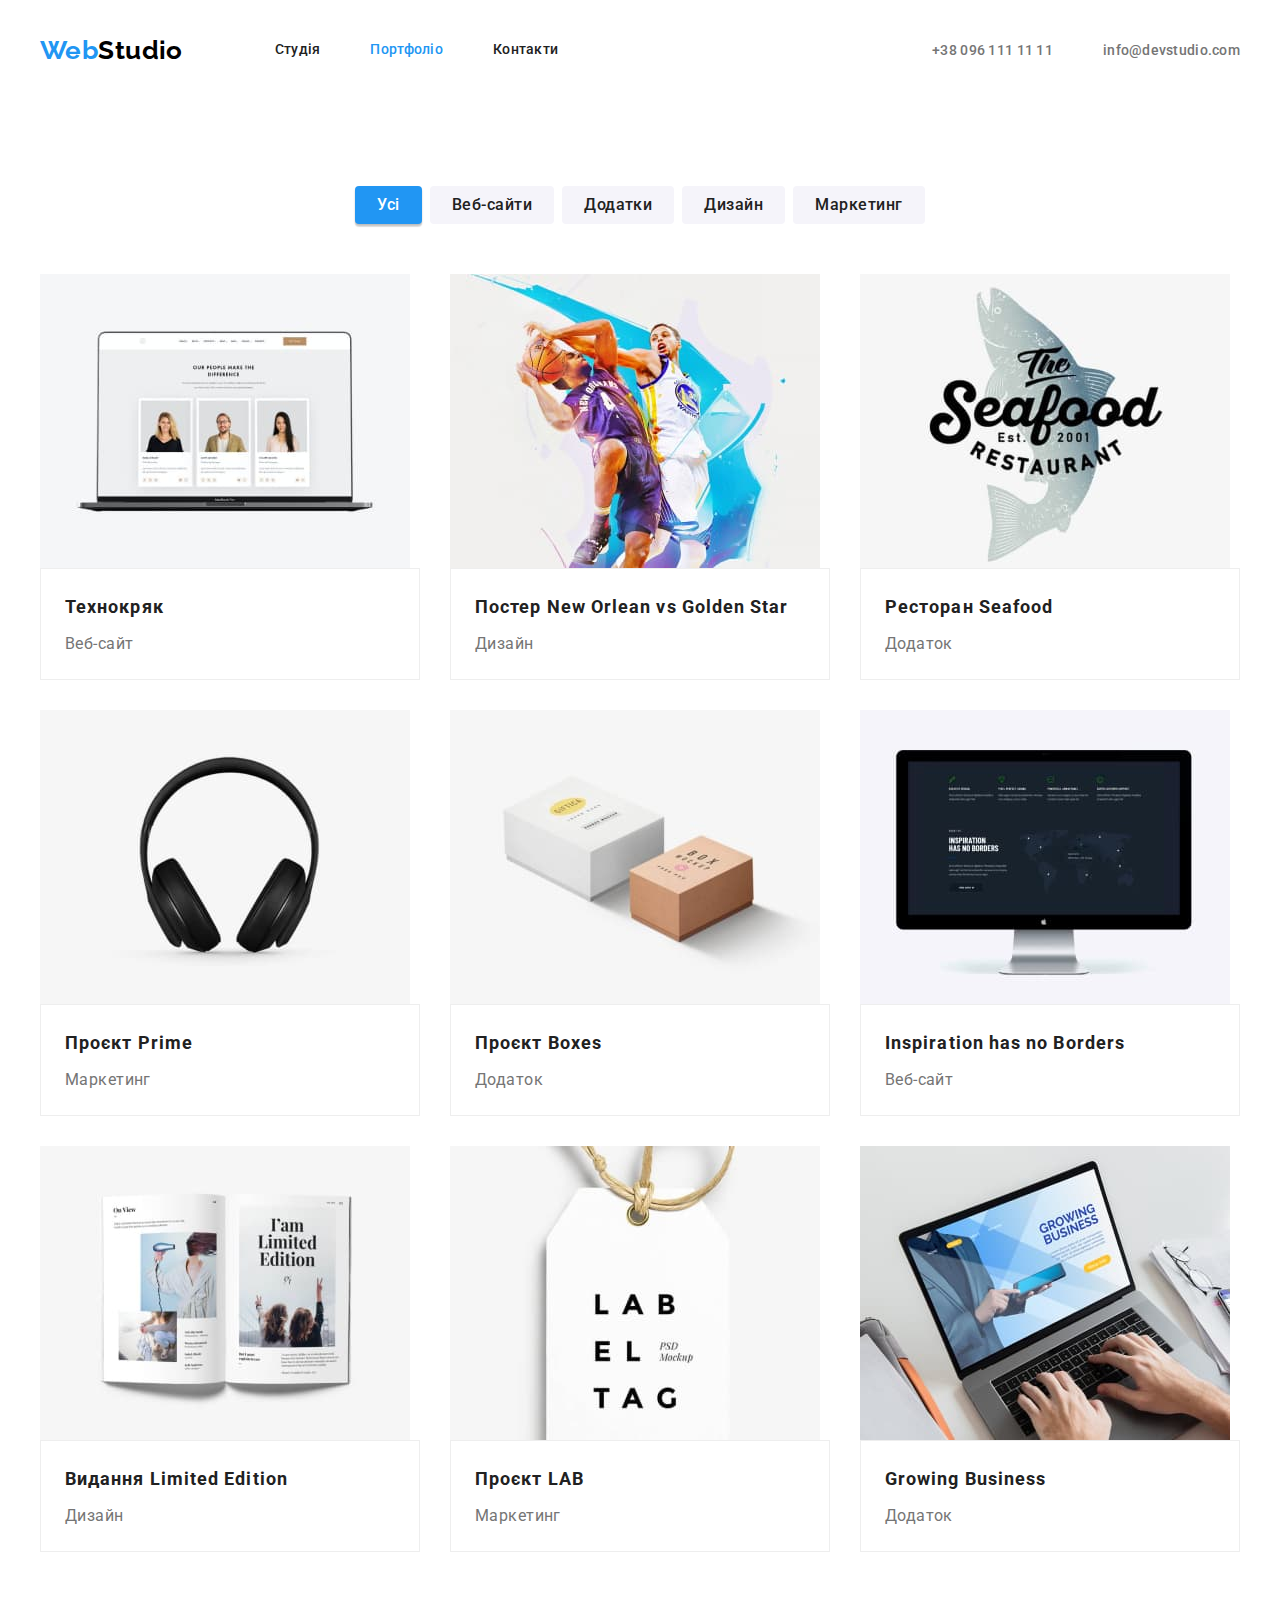
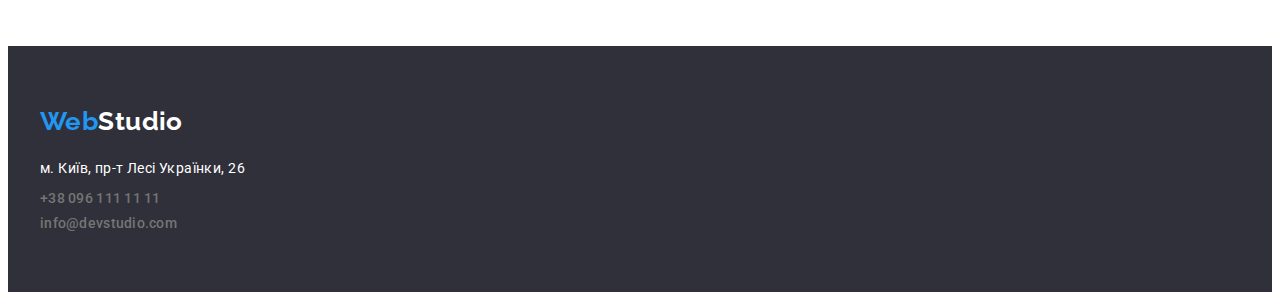
==== portfolio.html @ fa9e3936 "Final upgrade goit-markup-hw-03" ====
<!DOCTYPE html>
<html lang="uk">
  <head>
    <meta charset="UTF-8" />
    <meta http-equiv="X-UA-Compatible" content="IE=edge" />
    <meta name="viewport" content="width=device-width, initial-scale=1.0" />
    <title>Document</title>
    <link rel="preconnect" href="https://fonts.googleapis.com" />
    <link rel="preconnect" href="https://fonts.gstatic.com" crossorigin />
    <link
      href="https://fonts.googleapis.com/css2?family=Raleway:wght@700&family=Roboto:wght@400;500;700;900&display=swap"
      rel="stylesheet"
    />
    <link
      rel="stylesheet"
      href="https://cdnjs.cloudflare.com/ajax/libs/modern-normalize/1.1.0/modern-normalize.min.css"
      integrity="sha512-wpPYUAdjBVSE4KJnH1VR1HeZfpl1ub8YT/NKx4PuQ5NmX2tKuGu6U/JRp5y+Y8XG2tV+wKQpNHVUX03MfMFn9Q=="
      crossorigin="anonymous"
      referrerpolicy="no-referrer"
    />
    <link rel="stylesheet" href="./css/styles.css" />
  </head>

  <body>
    <header class="page-header">
      <div class="container header-nav">
        <nav class="main-nav">
          <a href="./index.html" class="logo">
            <span class="logo-color">Web</span>Studio</a
          >
          <ul class="site-nav">
            <li class="item">
              <a href="./index.html" class="link">Студія</a>
            </li>
            <li class="item">
              <a href="./portfolio.html" class="link current">Портфоліо</a>
            </li>
            <li class="item"><a href="#" class="link">Контакти</a></li>
          </ul>
        </nav>
        <ul class="contacts">
          <li class="item">
            <a href="tel:+380961111111" class="link">+38 096 111 11 11</a>
          </li>
          <li class="item">
            <a href="mailto:info@devstudio.com" class="link"
              >info@devstudio.com</a
            >
          </li>
        </ul>
      </div>
    </header>

    <main>
      <section class="section">
        <div class="container">
          <h1 class="visually-hidden">Портфоліо</h1>
          <ul class="filters">
            <li>
              <button type="button" class="filter-button current">Усі</button>
            </li>
            <li>
              <button type="button" class="filter-button">Веб-сайти</button>
            </li>
            <li>
              <button type="button" class="filter-button">Додатки</button>
            </li>
            <li>
              <button type="button" class="filter-button">Дизайн</button>
            </li>
            <li>
              <button type="button" class="filter-button">Маркетинг</button>
            </li>
          </ul>
          <ul class="portfolio">
            <li class="portfolio-element">
              <a href="">
                <img src="./images/img1.jpg" alt="Ноутбук" width="370" />
                <div class="item-title">
                  <h2 class="portfolio-item">Технокряк</h2>
                  <p class="portfolio-text">Веб-сайт</p>
                </div>
              </a>
            </li>
            <li class="portfolio-element">
                <a href="">
                  <img
                    src="./images/img2.jpg"
                    alt="Два баскетболіста з м'ячем"
                    width="370"
                  />
                  <div class="item-title">
                    <h2 class="portfolio-item">
                    Постер New Orlean vs Golden Star </h2>
                  <p class="portfolio-text">Дизайн</p></a>
                </div>
            </li>
            <li class="portfolio-element">
                <a href="">
                  <img
                    src="./images/img3.jpg"
                    alt="Рекламний постер ресторану морепродуктів"
                    width="370"
                  />
                  <div class="item-title">
                    <h2 class="portfolio-item">Ресторан Seafood</h2>
                    <p class="portfolio-text">Додаток</p>
                  </div>
                </a>
            </li>
            <li class="portfolio-element">
                <a href="">
                  <img src="./images/img4.jpg" alt="Навушники" width="370" />
                  <div class="item-title">
                    <h2 class="portfolio-item">Проєкт Prime</h2>
                    <p class="portfolio-text">Маркетинг</p>
                  </div>
                </a>
            </li>
            <li class="portfolio-element">
                <a href="">
                  <img src="./images/img5.jpg" alt="Дві коробки" width="370" />
                  <div class="item-title">
                    <h2 class="portfolio-item">Проєкт Boxes</h2>
                    <p class="portfolio-text">Додаток</p>
                  </div>
                </a>
            </li>
            <li class="portfolio-element">
                <a href="">
                  <img
                    src="./images/img6.jpg"
                    alt="Компютерний монітор"
                    width="370"
                  />
                  <div class="item-title">
                    <h2 class="portfolio-item">Inspiration has no Borders</h2>
                    <p class="portfolio-text">Веб-сайт</p>
                  </div>
                </a>
            </li>
            <li class="portfolio-element">
                <a href="">
                  <img
                    src="./images/img7.jpg"
                    alt="Відкритий журнал"
                    width="370"
                  />
                  <div class="item-title">
                    <h2 class="portfolio-item">Видання Limited Edition</h2>
                    <p class="portfolio-text">Дизайн</p>
                  </div>
                </a>
            </li>
            <li class="portfolio-element">
                <a href="">
                  <img
                    src="./images/img8.jpg"
                    alt="Ярлик на шнурку"
                    width="370"
                  />
                  <div class="item-title">
                    <h2 class="portfolio-item">Проєкт LAB</h2>
                    <p class="portfolio-text">Маркетинг</p>
                  </div>
                  </a
                >
            </li>
            <li class="portfolio-element">
                <a href="">
                  <img
                    src="./images/img9.jpg"
                    alt="Людина працює за ноутбуком"
                    width="370"
                  />
                  <div class="item-title">
                    <h2 class="portfolio-item">Growing Business</h2>
                    <p class="portfolio-text">Додаток</p>
                  </div>
                </a>
            </li>
          </ul>
        </div>
      </section>
    </main>

    <footer class="footer">
      <div class="container">
        <a class="footer-logo" href="./index.html"
          ><span class="logo-color">Web</span>Studio</a
        >
        <address class="footer-address">
          <ul class="contacts-footer">
            <li class="footer-item">
              <a
                href="https://goo.gl/maps/CPtrU1FHBa2aNyZL9"
                target="_blank"
                rel="noopener noreferrer nofollow"
                class="address"
                >м. Київ, пр-т Лесі Українки, 26</a
              >
            </li>
            <li class="footer-item">
              <a href="tel:+380961111111" class="link">+38 096 111 11 11</a>
            </li>
            <li class="footer-item">
              <a href="mailto:info@devstudio.com" class="link"
                >info@devstudio.com</a
              >
            </li>
          </ul>
        </address>
      </div>
    </footer>
  </body>
</html>
---- css/styles.css ----
:root {
  --primery-bacground-color: #f5f5f5;
  --bacground-color: #ffffff;
  --header-bacground-color: #ececec;
  --button-text-hover-color: #ffffff;
  --hero-title-color: #ffffff;
  --accent-bacground-color: #2f303a;
  --primary-text-color: #757575;
  --title-text-color: #212121;
  --logo-text-color: #2196f3;
  --button-bacground-color: #2196f3;
  --address-color: #ffffff;
  --logo-color: #000000;
  --footer-logo-color: #ffffff;
  --section-team-color: #f5f4fa;
  --border-color: #eeeeee;
}

p,
h1,
h2,
h3,
h4,
h5,
h6 {
  margin: 0;
}

ul,
li {
  margin: 0;
  padding-left: 0;
  list-style: none;
}

button {
  cursor: pointer;
}

address {
  font-style: normal;
}

img {
  display: block;
  max-width: 100%;
  height: auto;
}

body {
  font-family: "Roboto", sans-serif;
  font-size: 14px;
  letter-spacing: 0.03em;
  color: var(--primary-text-color);
  background-color: var(---bacground-color);
}

.page-header a,
.footer a,
.portfolio a {
  text-decoration: none;
}

.container {
  align-items: center;
  margin-left: auto;
  margin-right: auto;
  width: 1200px;
  padding: 0 15px;
}

/* Logo */

.logo {
  font-family: "Raleway", sans-serif;
  font-weight: 700;
  font-size: 26px;
  line-height: 1.19;
  color: var(--logo-color);
}

.logo-color {
  color: var(--button-bacground-color);
}

/* Page header */

.page-header {
  background-color: var(--bacground-color);
}

/* Main navigation */

.main-nav {
  display: flex;
  align-items: center;
}

/* Site navigation */

.site-nav {
  display: flex;
  margin-left: 92px;
  gap: 50px;
}

.header-nav {
  display: flex;
}

.site-nav .link {
  display: block;
  padding-top: 34px;
  padding-bottom: 34px;
  color: var(--title-text-color);

  font-weight: 500;
  font-size: 14px;
  line-height: 1.14;
  letter-spacing: 0.02em;
}

.site-nav .link:hover,
.site-nav .link:focus {
  color: var(--button-bacground-color);
}

.site-nav .link.current {
  color: var(--button-bacground-color);
}

/* Contacts */

.contacts {
  display: flex;
  margin-left: auto;
  gap: 50px;
}

.contacts .link {
  font-weight: 500;
  font-size: 14px;
  line-height: 1.14;
  letter-spacing: 0.02em;
  color: var(--primary-text-color);
}

.contacts .link:hover,
.contacts .link:focus {
  color: var(--button-bacground-color);
}

/* Hero */

.hero {
  text-align: center;
  background: var(--accent-bacground-color);
  padding: 200px 0;
}

.hero-title {
  width: 696px;
  margin: auto;
  margin-bottom: 30px;
  font-weight: 900;
  font-size: 44px;
  line-height: 1.36;
  letter-spacing: 0.06em;
  text-align: center;
  text-transform: uppercase;
  color: var(--hero-title-color);
}

.hero-button {
  font-family: inherit;
  font-weight: 700;
  font-size: 16px;
  line-height: 1.88;
  letter-spacing: 0.06em;
  min-width: 216px;
  border: none;
  padding: 10px 32px;
  border-radius: 4px;
  color: var(--button-text-hover-color);
  background-color: var(--button-bacground-color);
}

/* Sections */

.section {
  padding-top: 94px;
  padding-bottom: 94px;
}

.section .title {
  margin-bottom: 50px;
  color: var(--title-text-color);
}

.section-team {
  background-color: var(--section-team-color);
}

.section-title {
  margin-bottom: 50px;
  font-weight: 700;
  font-size: 36px;
  line-height: 1.17;
  text-align: center;
  color: var(--title-text-color);
}

/* Features */

.visually-hidden {
  position: absolute;
  white-space: nowrap;
  width: 1px;
  height: 1px;
  overflow: hidden;
  border: 0;
  padding: 0;
  clip: rect(0 0 0 0);
  clip-path: inset(50%);
  margin: -1px;
}

.features {
  display: flex;
  gap: 30px;
}

.features .item {
  width: 270px;
}

.features .title {
  margin-bottom: 10px;
  font-weight: 700;
  font-size: 14px;
  line-height: 1.14;
}

.features .text {
  font-weight: 400;
  font-size: 14px;
  line-height: 1.71;
  color: var(--primary-text-color);
}

.filters {
  display: flex;
  gap: 8px;
  margin-bottom: 50px;
}

.filters .filter-button.current {
  border: none;
  color: var(--button-text-hover-color);
  background: var(--button-bacground-color);
  box-shadow: 0px 3px 1px rgba(0, 0, 0, 0.1), 0px 1px 2px rgba(0, 0, 0, 0.08),
    0px 2px 2px rgba(0, 0, 0, 0.12);
  border-radius: 4px;
}

.filters .filter-button {
  font-family: inherit;
  font-style: normal;
  font-weight: 500;
  font-size: 16px;
  line-height: 1.62;
  border: none;
  padding: 6px 22px;
  border-radius: 4px;
  letter-spacing: 0.03em;
  color: var(--title-text-color);
  background: var(--section-team-color);
  border-radius: 4px;
}

.hero-button {
  font-family: inherit;
  font-weight: 700;
  font-size: 16px;
  line-height: 1.88;
  letter-spacing: 0.06em;
  min-width: 216px;
  border: none;
  padding: 10px 32px;
  border-radius: 4px;
  color: var(--button-text-hover-color);
  background-color: var(--button-bacground-color);
}

/* What we do */

.section-padding {
  padding-top: 0;
}

.activity {
  display: flex;
  flex-wrap: wrap;
  gap: 30px;
}

.activity-item {
  display: flex;
  width: calc((100% - 60px) / 3);
}

/* Team */

.section-team {
  padding: 94px 0;
}

.team {
  display: flex;
  gap: 30px;
}

.team-item {
  display: block;
  padding-top: 30px;
  padding-bottom: 30px;
}

.team .team-title,
.team .team-text {
  font-weight: 500;
  font-size: 16px;
  line-height: 1.19;
  text-align: center;
  color: var(--title-text-color);
}

.team-title {
  margin-bottom: 10px;
}

.team li {
  background: var(--bacground-color);
  box-shadow: 0px 1px 3px rgba(0, 0, 0, 0.12), 0px 1px 1px rgba(0, 0, 0, 0.14),
    0px 2px 1px rgba(0, 0, 0, 0.2);
  border-radius: 0px 0px 4px 4px;
}

.team .team-text {
  font-weight: 400;
  color: var(--primary-text-color);
}

/* Portfolio */

.portfolio {
  display: flex;
  flex-wrap: wrap;
  gap: 30px;
}

.portfolio-element {
  width: calc((100% - 60px) / 3);
}

.item-title {
  display: block;
  padding: 20px 24px;
  border: 1px solid var(--border-color);
}

.portfolio .portfolio-item {
  margin-bottom: 4px;
  font-weight: 700;
  font-size: 18px;
  line-height: 2;
  letter-spacing: 0.06em;
  color: var(--title-text-color);
}

.portfolio .portfolio-text {
  font-weight: 400;
  font-size: 16px;
  line-height: 1.88;
  color: var(--primary-text-color);
}

.filters .filter-button:hover,
.filters .filter-button:focus {
  cursor: pointer;
  background-color: var(--button-bacground-color);
  color: var(--button-text-hover-color);
}

.filters {
  display: flex;
  justify-content: center;
}

/* Footer */

.footer {
  background: var(--accent-bacground-color);
  background: var(--accent-bacground-color);
  padding-top: 60px;
  padding-bottom: 60px;
}

.footer-logo {
  display: block;
  margin-bottom: 20px;
  text-decoration: none;
  font-family: "Raleway", sans-serif;
  font-weight: 700;
  font-size: 26px;
  line-height: 1.19;
  color: var(--footer-logo-color);
}

.address {
  display: block;
  margin-bottom: 10px;
  font-family: inherit;
  font-style: normal;
  font-size: 14px;
  line-height: 1.71;
  letter-spacing: 0.03em;
  color: var(--address-color);
}

.footer-item:not(:last-child) {
  margin-bottom: 9px;
}

.contacts-footer .link {
  display: block;
  font-weight: 500;
  font-size: 14px;
  line-height: 1.14;
  letter-spacing: 0.02em;
  color: var(--primary-text-color);
}

.contacts-footer .link:hover,
.contacts-footer .link:focus {
  color: var(--button-bacground-color);
}
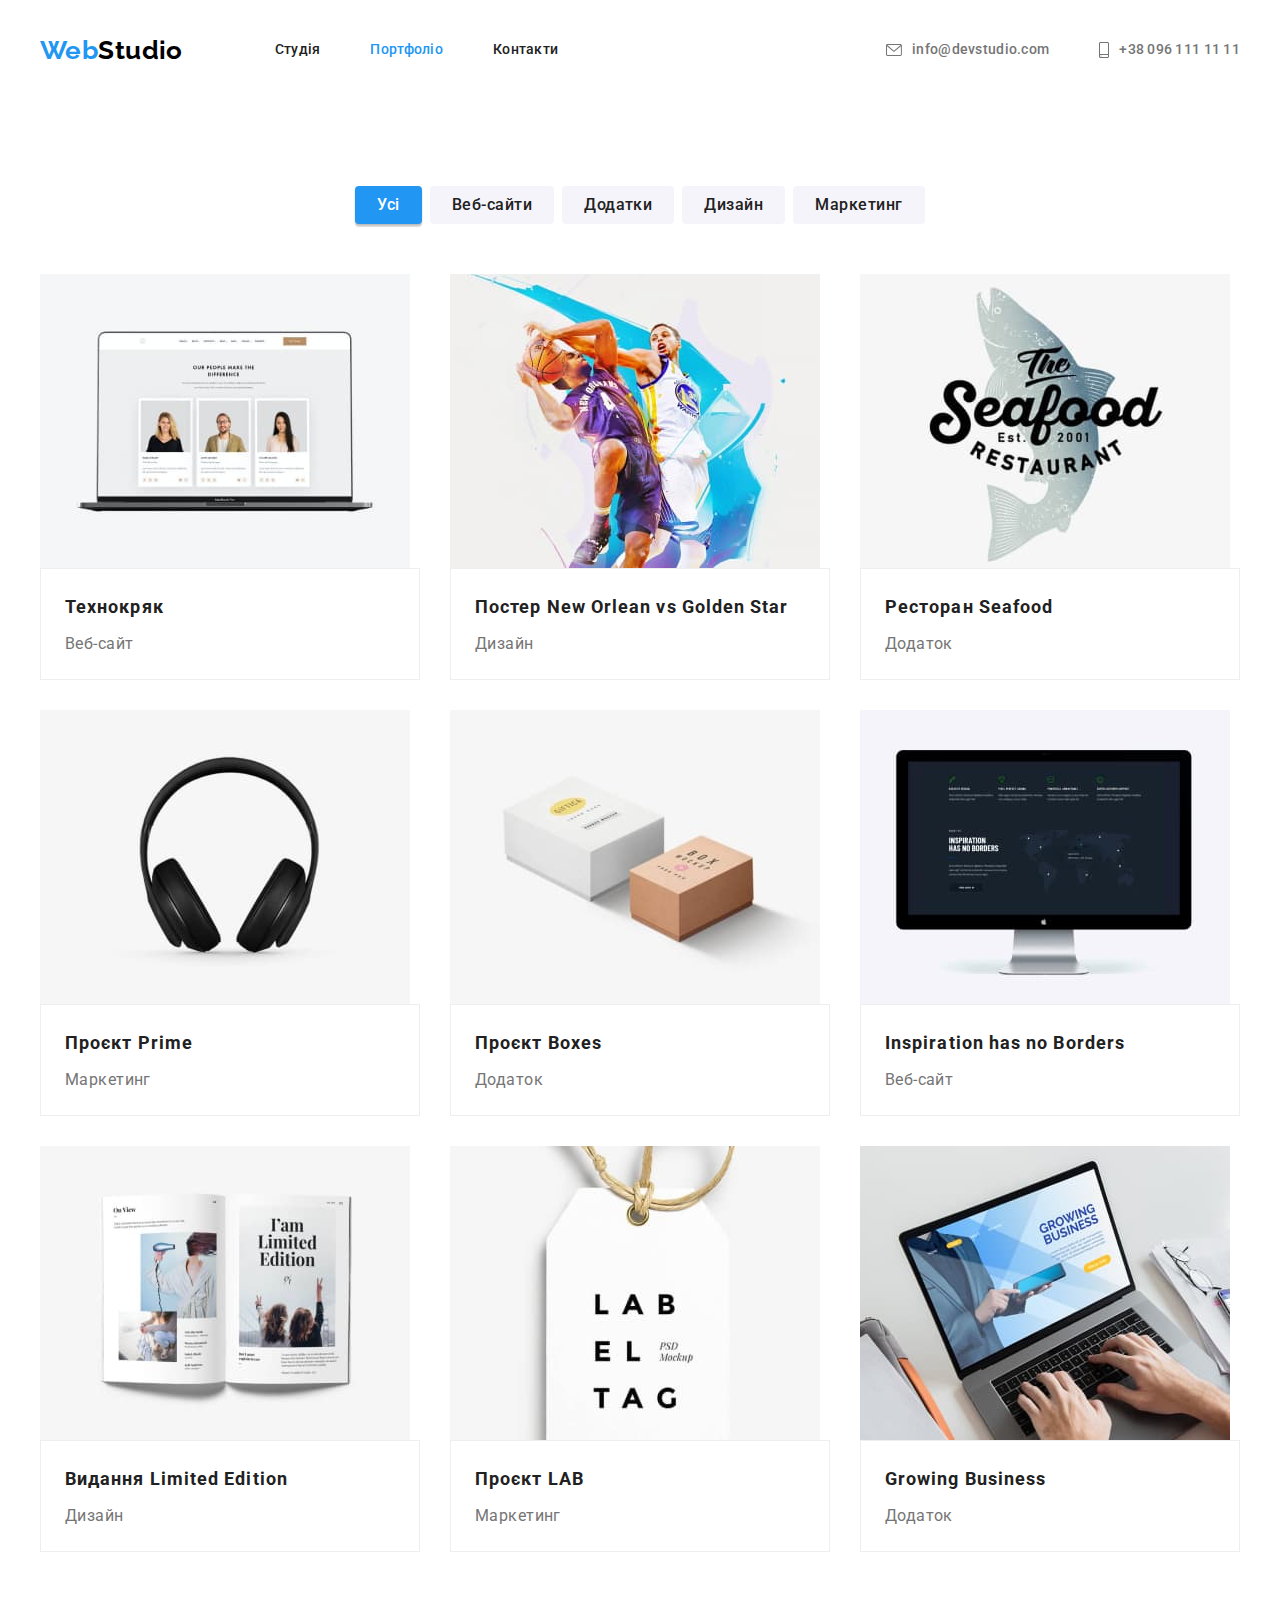
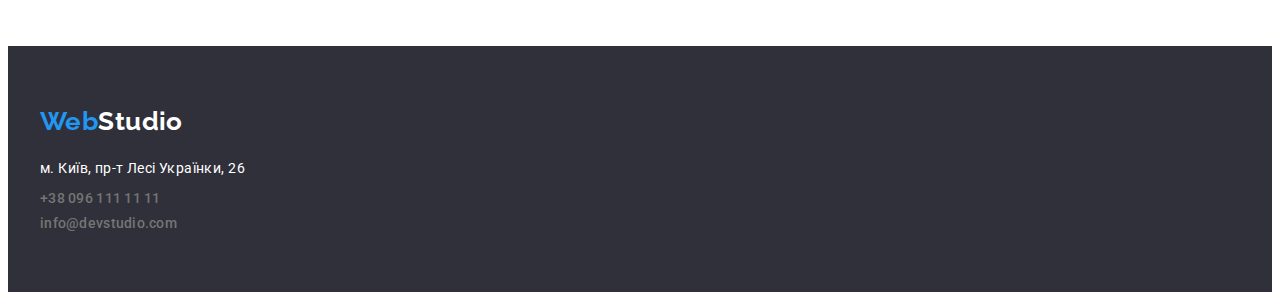
==== commit c72e3452: "goit-markup-hw-04" ====
--- a/portfolio.html
+++ b/portfolio.html
@@ -39,12 +39,18 @@
           </ul>
         </nav>
         <ul class="contacts">
-          <li class="item">
-            <a href="tel:+380961111111" class="link">+38 096 111 11 11</a>
+          <li class="contacts-item">
+            <a href="mailto:info@devstudio.com" class="contacts-link">
+              <svg class="contacts-icon mail" width="16px" height="12px">
+                <use href="./images/icons.svg#icon-envelope"></use></svg
+              >info@devstudio.com</a
+            >
           </li>
-          <li class="item">
-            <a href="mailto:info@devstudio.com" class="link"
-              >info@devstudio.com</a
+          <li class="contacts-item">
+            <a href="tel:+380961111111" class="contacts-link">
+              <svg class="contacts-icon tel" width="10px" height="16px">
+                <use href="./images/icons.svg#icon-smartphone"></use></svg
+              >+38 096 111 11 11</a
             >
           </li>
         </ul>
--- a/css/styles.css
+++ b/css/styles.css
@@ -2,6 +2,7 @@
   --primery-bacground-color: #f5f5f5;
   --bacground-color: #ffffff;
   --header-bacground-color: #ececec;
+  --icon-bacground-color: #f5f4fa;
   --button-text-hover-color: #ffffff;
   --hero-title-color: #ffffff;
   --accent-bacground-color: #2f303a;
@@ -14,6 +15,13 @@
   --footer-logo-color: #ffffff;
   --section-team-color: #f5f4fa;
   --border-color: #eeeeee;
+  --icon-color: #afb1b8;
+  --hover-bacground-color: #2196f3;
+  --hover-icon-color: #ffffff;
+  --contacts-icon-color: #757575;
+  --hover-contacts-icon-color: #2196f3;
+  --footer-icon-color: #ffffff;
+  --footer-title-color: #ffffff;
 }
 
 p,
@@ -135,9 +143,19 @@
   display: flex;
   margin-left: auto;
   gap: 50px;
-}
-
-.contacts .link {
+  text-decoration: none;
+}
+
+.contacts-item {
+  width: 100%;
+  height: 100%;
+}
+
+.contacts-link {
+  display: flex;
+  width: 100%;
+  height: 100%;
+  align-items: center;
   font-weight: 500;
   font-size: 14px;
   line-height: 1.14;
@@ -145,9 +163,19 @@
   color: var(--primary-text-color);
 }
 
-.contacts .link:hover,
-.contacts .link:focus {
-  color: var(--button-bacground-color);
+.contacts-icon {
+  margin-right: 10px;
+  fill: var(--contacts-icon-color);
+}
+
+.contacts-link:hover,
+.contacts-link:focus {
+  color: var(--hover-contacts-icon-color);
+}
+
+.contacts-link:hover .contacts-icon,
+.contacts-link:focus .contacts-icon {
+  fill: var(--hover-contacts-icon-color);
 }
 
 /* Hero */
@@ -156,6 +184,21 @@
   text-align: center;
   background: var(--accent-bacground-color);
   padding: 200px 0;
+}
+
+.overlay {
+  max-width: 1600px;
+  height: 600px;
+  margin-left: auto;
+  margin-right: auto;
+  background-image: linear-gradient(
+      to right,
+      rgba(47, 48, 58, 0.4),
+      rgba(47, 48, 58, 0.4)
+    ),
+    url(../images/hero.jpg);
+  background-position: center;
+  background-size: cover;
 }
 
 .hero-title {
@@ -230,8 +273,20 @@
   gap: 30px;
 }
 
-.features .item {
+.features-item {
+  display: flex;
   width: 270px;
+  flex-direction: column;
+}
+
+.features-icon {
+  display: flex;
+  padding: 25px 100px;
+  margin-bottom: 30px;
+  width: 270px;
+  height: 120px;
+  background: var(--icon-bacground-color);
+  border-radius: 4px;
 }
 
 .features .title {
@@ -247,6 +302,8 @@
   line-height: 1.71;
   color: var(--primary-text-color);
 }
+
+/* Filters*/
 
 .filters {
   display: flex;
@@ -312,43 +369,116 @@
 /* Team */
 
 .section-team {
-  padding: 94px 0;
+  padding: 94px;
+}
+
+.team-list {
+  display: flex;
+  gap: 30px;
 }
 
 .team {
-  display: flex;
-  gap: 30px;
-}
-
-.team-item {
   display: block;
   padding-top: 30px;
-  padding-bottom: 30px;
-}
-
-.team .team-title,
-.team .team-text {
+}
+
+.team-title {
   font-weight: 500;
   font-size: 16px;
   line-height: 1.19;
   text-align: center;
   color: var(--title-text-color);
-}
-
-.team-title {
   margin-bottom: 10px;
 }
 
-.team li {
+.team-text {
+  font-weight: 400;
+  font-size: 16px;
+  line-height: 1.19;
+  text-align: center;
+  color: var(--primary-text-color);
+  margin-bottom: 16px;
+}
+
+.team-item {
   background: var(--bacground-color);
   box-shadow: 0px 1px 3px rgba(0, 0, 0, 0.12), 0px 1px 1px rgba(0, 0, 0, 0.14),
     0px 2px 1px rgba(0, 0, 0, 0.2);
   border-radius: 0px 0px 4px 4px;
 }
 
-.team .team-text {
-  font-weight: 400;
-  color: var(--primary-text-color);
+.social-networks-list {
+  display: flex;
+  justify-content: center;
+  gap: 10px;
+  margin-bottom: 30px;
+}
+
+.social-networks-item {
+  width: 44px;
+  height: 44px;
+}
+
+.social-networks-link {
+  display: flex;
+  align-items: center;
+  justify-content: center;
+  width: 100%;
+  height: 100%;
+  border-radius: 50%;
+}
+
+.social-networks-icon {
+  fill: var(--icon-color);
+}
+
+.social-networks-link:hover,
+.social-networks-link:focus {
+  background-color: var(--hover-bacground-color);
+}
+
+.social-networks-link:hover .social-networks-icon,
+.social-networks-link:focus .social-networks-icon {
+  fill: var(--hover-icon-color);
+}
+
+/* Clients */
+
+.clients-list {
+  display: flex;
+  gap: 30px;
+}
+
+.client-item {
+  width: calc((100% - 150px) / 6);
+  height: 92px;
+}
+
+.client-link {
+  display: flex;
+  align-items: center;
+  justify-content: center;
+  width: 100%;
+  height: 100%;
+  border: 1px solid var(--icon-color);
+  border-radius: 4px;
+  fill: var(--icon-color);
+}
+
+.client-icon {
+  fill: var(--icon-color);
+  width: 106px;
+  height: 60px;
+}
+
+.client-link:hover,
+.client-link:focus {
+  border: 1px solid var(--hover-bacground-color);
+}
+
+.client-link:hover .client-icon,
+.client-link:focus .client-icon {
+  fill: var(--hover-bacground-color);
 }
 
 /* Portfolio */
@@ -390,6 +520,8 @@
   cursor: pointer;
   background-color: var(--button-bacground-color);
   color: var(--button-text-hover-color);
+  box-shadow: 0px 3px 1px rgba(0, 0, 0, 0.1), 0px 1px 2px rgba(0, 0, 0, 0.08),
+    0px 2px 2px rgba(0, 0, 0, 0.12);
 }
 
 .filters {
@@ -397,9 +529,18 @@
   justify-content: center;
 }
 
+.portfolio .portfolio-element:hover,
+.portfolio .portfolio-element:focus {
+  box-shadow: 0px 1px 1px rgba(0, 0, 0, 0.12), 0px 4px 4px rgba(0, 0, 0, 0.06),
+    1px 4px 6px rgba(0, 0, 0, 0.16);
+}
+
 /* Footer */
 
 .footer {
+  display: flex;
+  flex-direction: column;
+  gap: 70px;
   background: var(--accent-bacground-color);
   background: var(--accent-bacground-color);
   padding-top: 60px;
@@ -445,3 +586,58 @@
 .contacts-footer .link:focus {
   color: var(--button-bacground-color);
 }
+
+/* Footer social networks*/
+
+.footer-social-networks {
+  align-items: center;
+  margin-left: auto;
+  margin-right: auto;
+  width: 1200px;
+  padding: 0 15px;
+}
+
+.footer-title {
+  margin-bottom: 20px;
+  font-weight: 700;
+  font-size: 14px;
+  line-height: 1.14;
+  letter-spacing: 0.03em;
+  text-transform: uppercase;
+  color: var(--footer-title-color);
+}
+
+.footer-social-list {
+  display: flex;
+  gap: 10px;
+}
+
+.footer-social-item {
+  width: 44px;
+  height: 44px;
+}
+
+.footer-social-link {
+  display: flex;
+  align-items: center;
+  justify-content: center;
+  width: 100%;
+  height: 100%;
+  border-radius: 50%;
+  background: rgba(255, 255, 255, 0.1);
+  color: var(--footer-icon-color);
+}
+
+.footer-social-icon {
+  fill: currentColor;
+}
+
+.footer-social-link:hover,
+.footer-social-link:focus {
+  background-color: var(--hover-bacground-color);
+}
+
+.footer-social-link:hover .footer-social-icon,
+.footer-social-link:focus .footer-social-icon {
+  fill: var(--hover-icon-color);
+}
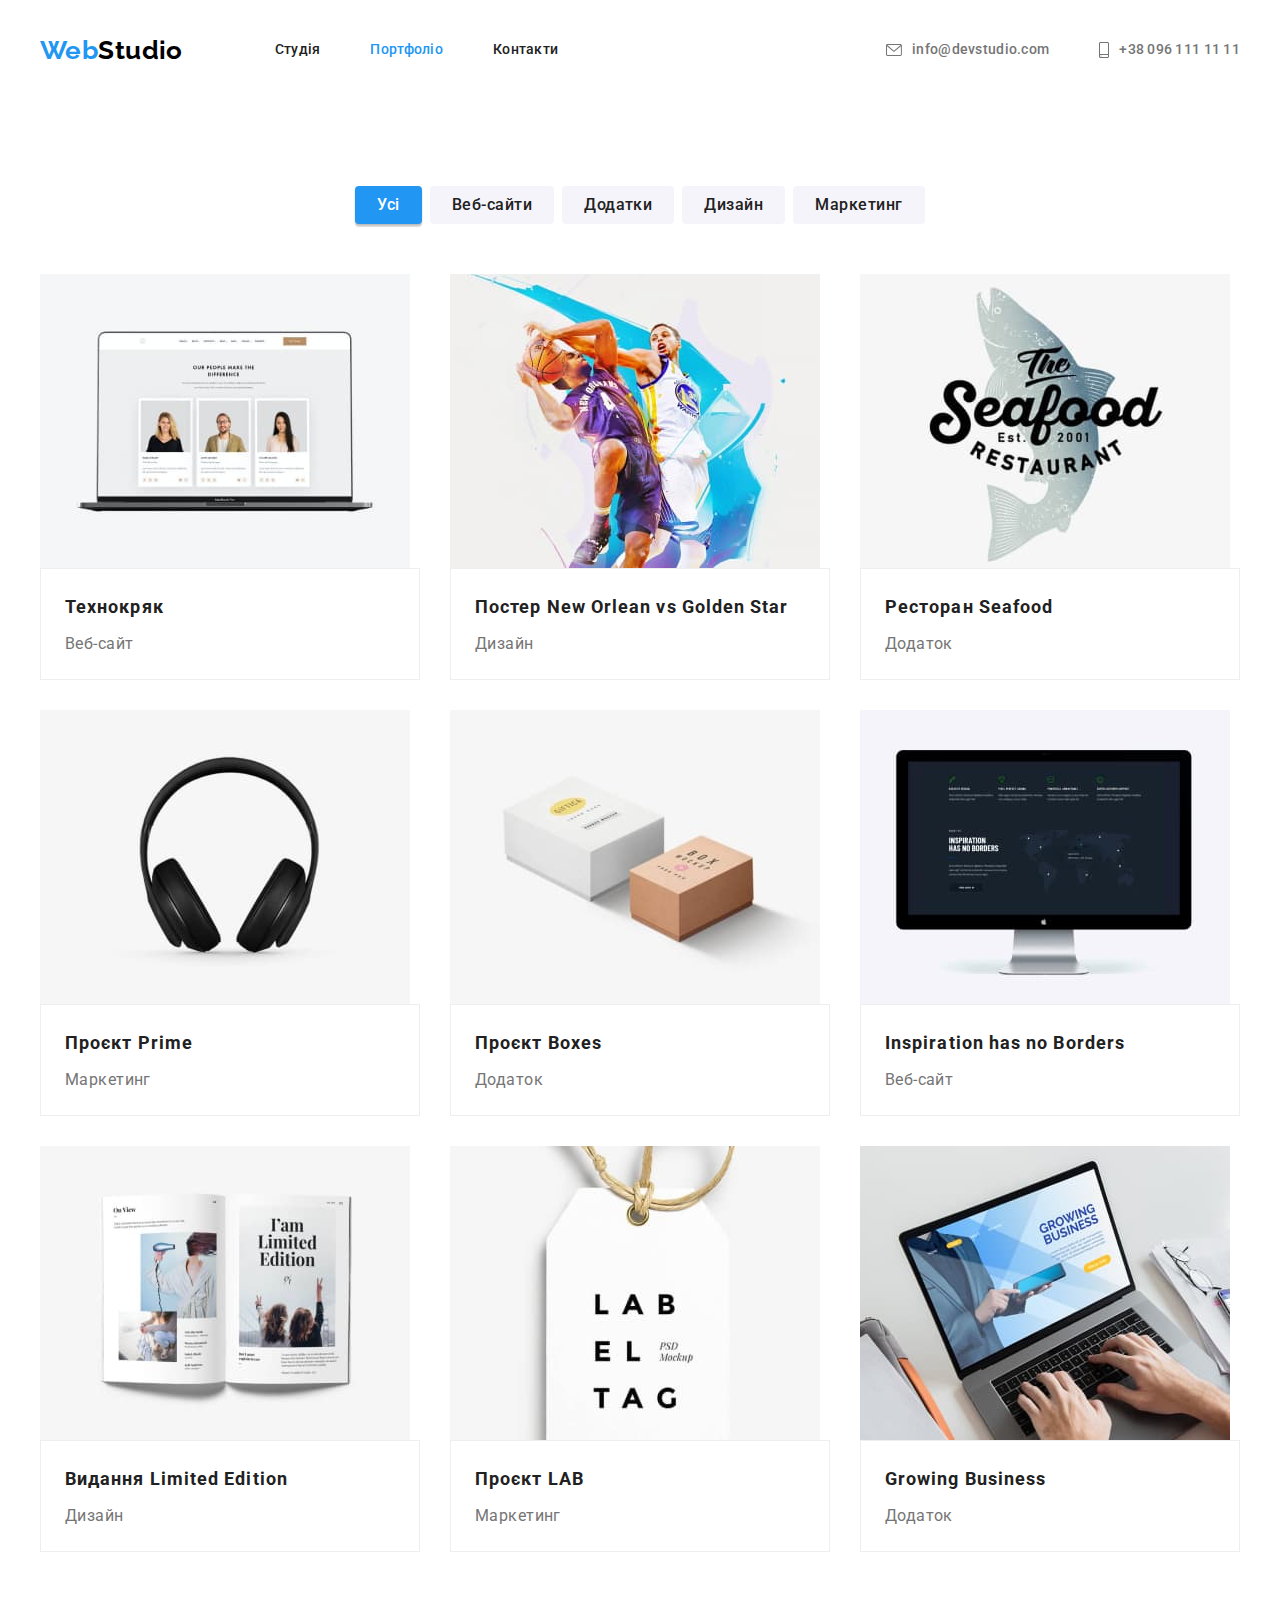
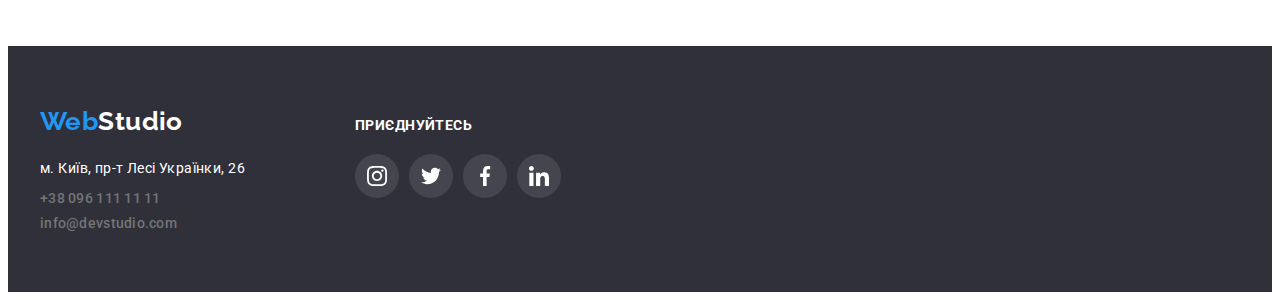
==== commit 3053b88f: "goit-markup-hw-04" ====
--- a/portfolio.html
+++ b/portfolio.html
@@ -191,31 +191,86 @@
     </main>
 
     <footer class="footer">
-      <div class="container">
-        <a class="footer-logo" href="./index.html"
-          ><span class="logo-color">Web</span>Studio</a
-        >
-        <address class="footer-address">
-          <ul class="contacts-footer">
-            <li class="footer-item">
-              <a
-                href="https://goo.gl/maps/CPtrU1FHBa2aNyZL9"
-                target="_blank"
-                rel="noopener noreferrer nofollow"
-                class="address"
-                >м. Київ, пр-т Лесі Українки, 26</a
-              >
-            </li>
-            <li class="footer-item">
-              <a href="tel:+380961111111" class="link">+38 096 111 11 11</a>
-            </li>
-            <li class="footer-item">
-              <a href="mailto:info@devstudio.com" class="link"
-                >info@devstudio.com</a
-              >
-            </li>
-          </ul>
-        </address>
+      <div class="container address-social">
+        <div>
+          <a class="footer-logo" href="./index.html"
+            ><span class="logo-color">Web</span>Studio</a
+          >
+          <address class="footer-address">
+            <ul class="footer-contacts">
+              <li class="footer-item">
+                <a
+                  href="https://goo.gl/maps/CPtrU1FHBa2aNyZL9"
+                  target="_blank"
+                  rel="noopener noreferrer nofollow"
+                  class="address"
+                  >м. Київ, пр-т Лесі Українки, 26</a
+                >
+              </li>
+              <li class="footer-item">
+                <a href="tel:+380961111111" class="link">+38 096 111 11 11</a>
+              </li>
+              <li class="footer-item">
+                <a href="mailto:info@devstudio.com" class="link"
+                  >info@devstudio.com</a
+                >
+              </li>
+            </ul>
+          </address>
+        </div>
+        <div class="footer-social-networks">
+          <h3 class="footer-title">Приєднуйтесь</h3>
+          <ul class="footer-social-list">
+            <li class="footer-social-item">
+              <a
+                class="footer-social-link"
+                href="#"
+                target="_blank"
+                rel="noopener noreferrer nofollow"
+              >
+                <svg class="footer-social-icon" width="20px" height="20px">
+                  <use href="./images/icons.svg#icon-instagram"></use>
+                </svg>
+              </a>
+            </li>
+            <li class="footer-social-item">
+              <a
+                class="footer-social-link"
+                href="#"
+                target="_blank"
+                rel="noopener noreferrer nofollow"
+              >
+                <svg class="footer-social-icon" width="20px" height="20px">
+                  <use href="./images/icons.svg#icon-twitter"></use>
+                </svg>
+              </a>
+            </li>
+            <li class="footer-social-item">
+              <a
+                class="footer-social-link"
+                href="#"
+                target="_blank"
+                rel="noopener noreferrer nofollow"
+              >
+                <svg class="footer-social-icon" width="20px" height="20px">
+                  <use href="./images/icons.svg#icon-facebook"></use>
+                </svg>
+              </a>
+            </li>
+            <li class="footer-social-item">
+              <a
+                class="footer-social-link"
+                href="#"
+                target="_blank"
+                rel="noopener noreferrer nofollow"
+              >
+                <svg class="footer-social-icon" width="20px" height="20px">
+                  <use href="./images/icons.svg#icon-linkedin"></use>
+                </svg>
+              </a>
+            </li>
+          </ul>
+        </div>
       </div>
     </footer>
   </body>
--- a/css/styles.css
+++ b/css/styles.css
@@ -538,17 +538,20 @@
 /* Footer */
 
 .footer {
-  display: flex;
-  flex-direction: column;
-  gap: 70px;
-  background: var(--accent-bacground-color);
   background: var(--accent-bacground-color);
   padding-top: 60px;
   padding-bottom: 60px;
 }
 
+.address-social {
+  display: flex;
+  gap: 30px;
+  align-items: baseline;
+}
+
 .footer-logo {
   display: block;
+  width: 270px;
   margin-bottom: 20px;
   text-decoration: none;
   font-family: "Raleway", sans-serif;
@@ -560,6 +563,7 @@
 
 .address {
   display: block;
+  width: 270px;
   margin-bottom: 10px;
   font-family: inherit;
   font-style: normal;
@@ -573,7 +577,7 @@
   margin-bottom: 9px;
 }
 
-.contacts-footer .link {
+.footer-contacts .link {
   display: block;
   font-weight: 500;
   font-size: 14px;
@@ -582,8 +586,8 @@
   color: var(--primary-text-color);
 }
 
-.contacts-footer .link:hover,
-.contacts-footer .link:focus {
+.footer-contacts .link:hover,
+.footer-contacts .link:focus {
   color: var(--button-bacground-color);
 }
 
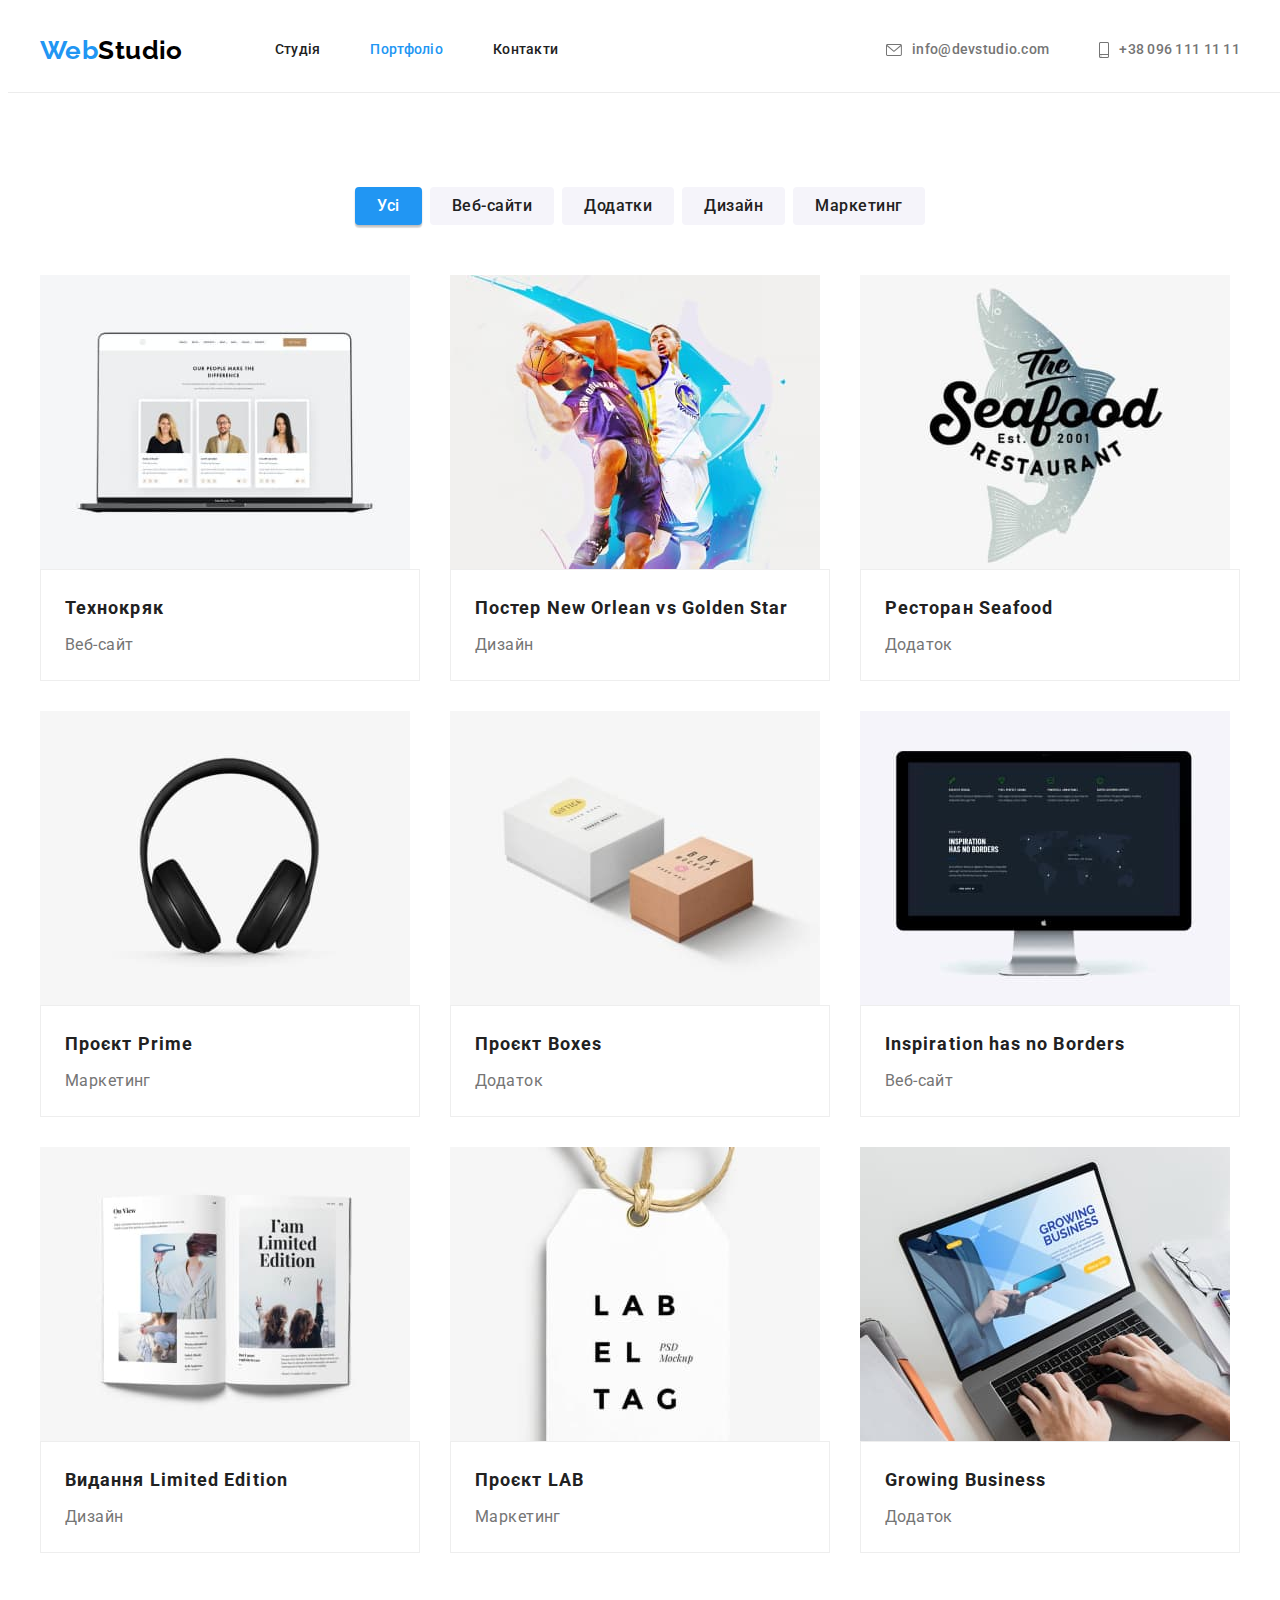
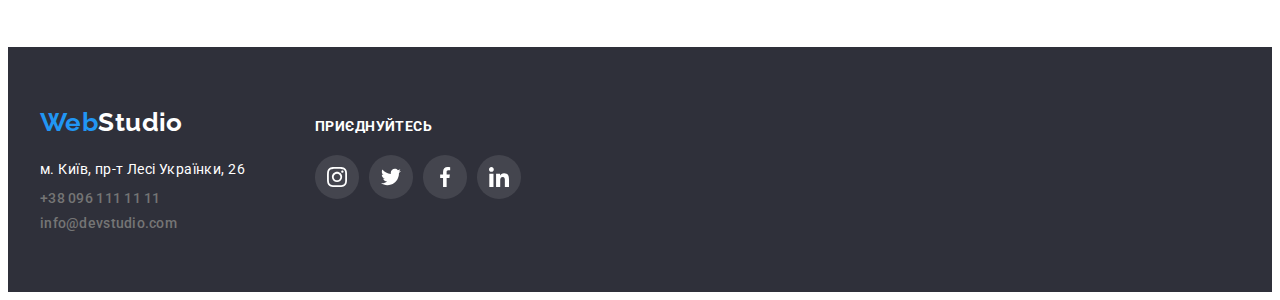
==== commit 0861e82c: "goit-markup-hw-04" ====
--- a/portfolio.html
+++ b/portfolio.html
@@ -80,107 +80,107 @@
           </ul>
           <ul class="portfolio">
             <li class="portfolio-element">
-              <a href="">
+              <a class="portfolio-link" href="">
                 <img src="./images/img1.jpg" alt="Ноутбук" width="370" />
-                <div class="item-title">
-                  <h2 class="portfolio-item">Технокряк</h2>
+                <div class="portfolio-item">
+                  <h2 class="portfolio-title">Технокряк</h2>
                   <p class="portfolio-text">Веб-сайт</p>
                 </div>
               </a>
             </li>
             <li class="portfolio-element">
-                <a href="">
+                <a class="portfolio-link" href="">
                   <img
                     src="./images/img2.jpg"
                     alt="Два баскетболіста з м'ячем"
                     width="370"
                   />
-                  <div class="item-title">
-                    <h2 class="portfolio-item">
+                  <div class="portfolio-item">
+                    <h2 class="portfolio-title">
                     Постер New Orlean vs Golden Star </h2>
                   <p class="portfolio-text">Дизайн</p></a>
                 </div>
             </li>
             <li class="portfolio-element">
-                <a href="">
+                <a class="portfolio-link" href="">
                   <img
                     src="./images/img3.jpg"
                     alt="Рекламний постер ресторану морепродуктів"
                     width="370"
                   />
-                  <div class="item-title">
-                    <h2 class="portfolio-item">Ресторан Seafood</h2>
+                  <div class="portfolio-item">
+                    <h2 class="portfolio-title">Ресторан Seafood</h2>
                     <p class="portfolio-text">Додаток</p>
                   </div>
                 </a>
             </li>
             <li class="portfolio-element">
-                <a href="">
+                <a class="portfolio-link" href="">
                   <img src="./images/img4.jpg" alt="Навушники" width="370" />
-                  <div class="item-title">
-                    <h2 class="portfolio-item">Проєкт Prime</h2>
+                  <div class="portfolio-item">
+                    <h2 class="portfolio-title">Проєкт Prime</h2>
                     <p class="portfolio-text">Маркетинг</p>
                   </div>
                 </a>
             </li>
             <li class="portfolio-element">
-                <a href="">
+                <a class="portfolio-link" href="">
                   <img src="./images/img5.jpg" alt="Дві коробки" width="370" />
-                  <div class="item-title">
-                    <h2 class="portfolio-item">Проєкт Boxes</h2>
+                  <div class="portfolio-item">
+                    <h2 class="portfolio-title">Проєкт Boxes</h2>
                     <p class="portfolio-text">Додаток</p>
                   </div>
                 </a>
             </li>
             <li class="portfolio-element">
-                <a href="">
+                <a class="portfolio-link" href="">
                   <img
                     src="./images/img6.jpg"
                     alt="Компютерний монітор"
                     width="370"
                   />
-                  <div class="item-title">
-                    <h2 class="portfolio-item">Inspiration has no Borders</h2>
+                  <div class="portfolio-item">
+                    <h2 class="portfolio-title">Inspiration has no Borders</h2>
                     <p class="portfolio-text">Веб-сайт</p>
                   </div>
                 </a>
             </li>
             <li class="portfolio-element">
-                <a href="">
+                <a class="portfolio-link" href="">
                   <img
                     src="./images/img7.jpg"
                     alt="Відкритий журнал"
                     width="370"
                   />
-                  <div class="item-title">
-                    <h2 class="portfolio-item">Видання Limited Edition</h2>
+                  <div class="portfolio-item">
+                    <h2 class="portfolio-title">Видання Limited Edition</h2>
                     <p class="portfolio-text">Дизайн</p>
                   </div>
                 </a>
             </li>
             <li class="portfolio-element">
-                <a href="">
+                <a class="portfolio-link" href="">
                   <img
                     src="./images/img8.jpg"
                     alt="Ярлик на шнурку"
                     width="370"
                   />
-                  <div class="item-title">
-                    <h2 class="portfolio-item">Проєкт LAB</h2>
+                  <div class="portfolio-item">
+                    <h2 class="portfolio-title">Проєкт LAB</h2>
                     <p class="portfolio-text">Маркетинг</p>
                   </div>
                   </a
                 >
             </li>
             <li class="portfolio-element">
-                <a href="">
+                <a class="portfolio-link" href="">
                   <img
                     src="./images/img9.jpg"
                     alt="Людина працює за ноутбуком"
                     width="370"
                   />
-                  <div class="item-title">
-                    <h2 class="portfolio-item">Growing Business</h2>
+                  <div class="portfolio-item">
+                    <h2 class="portfolio-title">Growing Business</h2>
                     <p class="portfolio-text">Додаток</p>
                   </div>
                 </a>
@@ -196,7 +196,7 @@
           <a class="footer-logo" href="./index.html"
             ><span class="logo-color">Web</span>Studio</a
           >
-          <address class="footer-address">
+          <address>
             <ul class="footer-contacts">
               <li class="footer-item">
                 <a
@@ -219,7 +219,7 @@
           </address>
         </div>
         <div class="footer-social-networks">
-          <h3 class="footer-title">Приєднуйтесь</h3>
+          <p class="footer-title">Приєднуйтесь</p>
           <ul class="footer-social-list">
             <li class="footer-social-item">
               <a
--- a/css/styles.css
+++ b/css/styles.css
@@ -22,6 +22,7 @@
   --hover-contacts-icon-color: #2196f3;
   --footer-icon-color: #ffffff;
   --footer-title-color: #ffffff;
+  --line-color: #ececec;
 }
 
 p,
@@ -97,6 +98,14 @@
   background-color: var(--bacground-color);
 }
 
+.page-header::after {
+  content: " ";
+  width: 1600px;
+  height: 1px;
+  background-color: var(--line-color);
+  display: block;
+}
+
 /* Main navigation */
 
 .main-nav {
@@ -165,17 +174,12 @@
 
 .contacts-icon {
   margin-right: 10px;
-  fill: var(--contacts-icon-color);
+  fill: currentColor;
 }
 
 .contacts-link:hover,
 .contacts-link:focus {
   color: var(--hover-contacts-icon-color);
-}
-
-.contacts-link:hover .contacts-icon,
-.contacts-link:focus .contacts-icon {
-  fill: var(--hover-contacts-icon-color);
 }
 
 /* Hero */
@@ -199,6 +203,7 @@
     url(../images/hero.jpg);
   background-position: center;
   background-size: cover;
+  background-repeat: no-repeat;
 }
 
 .hero-title {
@@ -215,14 +220,15 @@
 }
 
 .hero-button {
+  font-size: 16px;
+  padding: 10px 32px;
+  min-width: 216px;
   font-family: inherit;
   font-weight: 700;
-  font-size: 16px;
   line-height: 1.88;
   letter-spacing: 0.06em;
-  min-width: 216px;
   border: none;
-  padding: 10px 32px;
+  box-shadow: 0px 4px 4px rgba(0, 0, 0, 0.15);
   border-radius: 4px;
   color: var(--button-text-hover-color);
   background-color: var(--button-bacground-color);
@@ -275,13 +281,13 @@
 
 .features-item {
   display: flex;
-  width: 270px;
   flex-direction: column;
 }
 
 .features-icon {
   display: flex;
-  padding: 25px 100px;
+  justify-content: center;
+  align-items: center;
   margin-bottom: 30px;
   width: 270px;
   height: 120px;
@@ -378,8 +384,8 @@
 }
 
 .team {
-  display: block;
   padding-top: 30px;
+  padding-bottom: 30px;
 }
 
 .team-title {
@@ -411,7 +417,6 @@
   display: flex;
   justify-content: center;
   gap: 10px;
-  margin-bottom: 30px;
 }
 
 .social-networks-item {
@@ -426,20 +431,17 @@
   width: 100%;
   height: 100%;
   border-radius: 50%;
+  color: var(--icon-color);
 }
 
 .social-networks-icon {
-  fill: var(--icon-color);
+  fill: currentColor;
 }
 
 .social-networks-link:hover,
 .social-networks-link:focus {
   background-color: var(--hover-bacground-color);
-}
-
-.social-networks-link:hover .social-networks-icon,
-.social-networks-link:focus .social-networks-icon {
-  fill: var(--hover-icon-color);
+  color: var(--hover-icon-color);
 }
 
 /* Clients */
@@ -466,7 +468,6 @@
 }
 
 .client-icon {
-  fill: var(--icon-color);
   width: 106px;
   height: 60px;
 }
@@ -474,10 +475,6 @@
 .client-link:hover,
 .client-link:focus {
   border: 1px solid var(--hover-bacground-color);
-}
-
-.client-link:hover .client-icon,
-.client-link:focus .client-icon {
   fill: var(--hover-bacground-color);
 }
 
@@ -493,13 +490,17 @@
   width: calc((100% - 60px) / 3);
 }
 
-.item-title {
+.portfolio-link {
+  text-decoration: none;
+}
+
+.portfolio-item {
   display: block;
   padding: 20px 24px;
   border: 1px solid var(--border-color);
 }
 
-.portfolio .portfolio-item {
+.portfolio-title {
   margin-bottom: 4px;
   font-weight: 700;
   font-size: 18px;
@@ -508,15 +509,26 @@
   color: var(--title-text-color);
 }
 
-.portfolio .portfolio-text {
+.portfolio-text {
   font-weight: 400;
   font-size: 16px;
   line-height: 1.88;
   color: var(--primary-text-color);
 }
 
-.filters .filter-button:hover,
-.filters .filter-button:focus {
+.portfolio-element:hover,
+.portfolio-element:focus {
+  box-shadow: 0px 1px 1px rgba(0, 0, 0, 0.12), 0px 4px 4px rgba(0, 0, 0, 0.06),
+    1px 4px 6px rgba(0, 0, 0, 0.16);
+}
+
+.filters {
+  display: flex;
+  justify-content: center;
+}
+
+.filter-button:hover,
+.filter-button:focus {
   cursor: pointer;
   background-color: var(--button-bacground-color);
   color: var(--button-text-hover-color);
@@ -524,17 +536,6 @@
     0px 2px 2px rgba(0, 0, 0, 0.12);
 }
 
-.filters {
-  display: flex;
-  justify-content: center;
-}
-
-.portfolio .portfolio-element:hover,
-.portfolio .portfolio-element:focus {
-  box-shadow: 0px 1px 1px rgba(0, 0, 0, 0.12), 0px 4px 4px rgba(0, 0, 0, 0.06),
-    1px 4px 6px rgba(0, 0, 0, 0.16);
-}
-
 /* Footer */
 
 .footer {
@@ -545,13 +546,11 @@
 
 .address-social {
   display: flex;
-  gap: 30px;
   align-items: baseline;
 }
 
 .footer-logo {
   display: block;
-  width: 270px;
   margin-bottom: 20px;
   text-decoration: none;
   font-family: "Raleway", sans-serif;
@@ -562,14 +561,7 @@
 }
 
 .address {
-  display: block;
-  width: 270px;
-  margin-bottom: 10px;
-  font-family: inherit;
-  font-style: normal;
-  font-size: 14px;
   line-height: 1.71;
-  letter-spacing: 0.03em;
   color: var(--address-color);
 }
 
@@ -594,19 +586,13 @@
 /* Footer social networks*/
 
 .footer-social-networks {
-  align-items: center;
-  margin-left: auto;
-  margin-right: auto;
-  width: 1200px;
-  padding: 0 15px;
+  margin-left: 70px;
 }
 
 .footer-title {
   margin-bottom: 20px;
   font-weight: 700;
-  font-size: 14px;
   line-height: 1.14;
-  letter-spacing: 0.03em;
   text-transform: uppercase;
   color: var(--footer-title-color);
 }
